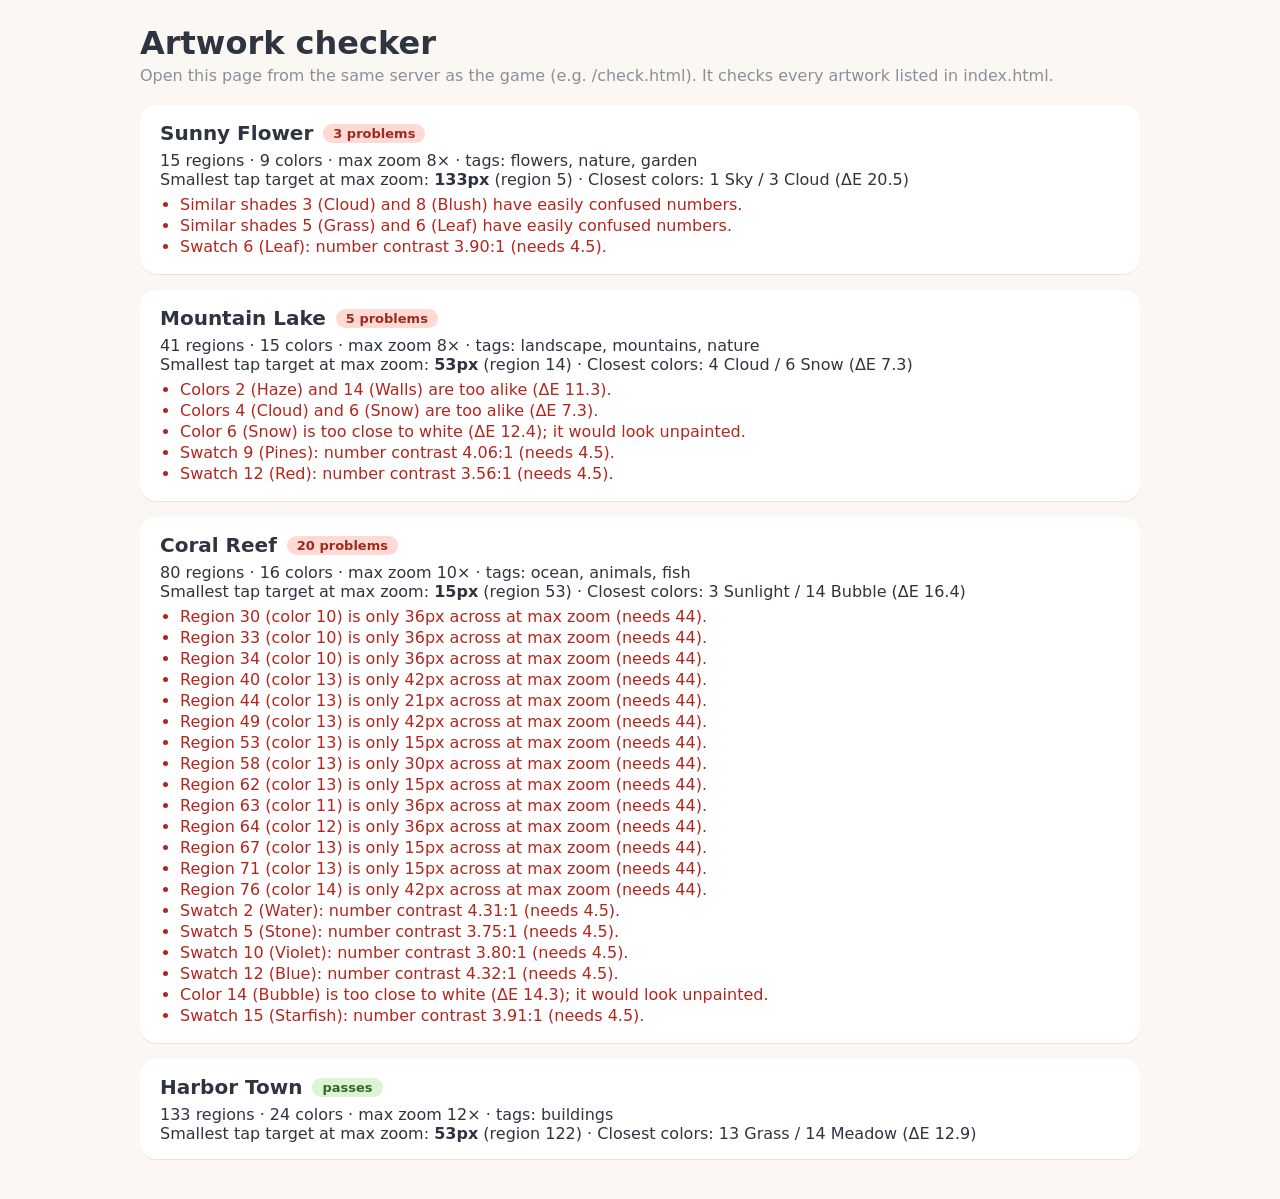
==== check.html @ 6922d4da "Add artwork checker, readable swatch numbers, and Harbor Town (133 regions) - check.html: checks eve" ====
<!doctype html>
<html lang="en">
<head>
<meta charset="utf-8">
<meta name="viewport" content="width=device-width, initial-scale=1">
<title>Dabble – artwork checker</title>
<style>
  :root { font-family: ui-rounded, system-ui, -apple-system, sans-serif; color: #2F3441; background: #FBF7F2; }
  body { margin: 0; padding: 24px; max-width: 1000px; margin-inline: auto; }
  h1 { margin: 0 0 4px; }
  .note { color: #8A8F9C; margin: 0 0 20px; }
  section { background: #fff; border-radius: 16px; padding: 16px 20px; margin-bottom: 16px; box-shadow: 0 1px 0 #E9E2D8; }
  h2 { margin: 0 0 6px; font-size: 20px; display: flex; gap: 10px; align-items: center; }
  .ok { color: #2F6B2A; } .bad { color: #B3261E; } .warn { color: #8A5A00; }
  .badge { font-size: 13px; padding: 2px 10px; border-radius: 999px; background: #DDF3D3; color: #2F6B2A; }
  .badge.bad { background: #FFD9D3; color: #9B2C1F; }
  ul { margin: 6px 0 0; padding-left: 20px; } li { margin: 2px 0; }
  .sw { display: inline-block; width: 12px; height: 12px; border-radius: 50%; vertical-align: -1px; box-shadow: inset 0 0 0 1px rgba(0,0,0,.2); }
  iframe { position: absolute; left: -10000px; width: 1180px; height: 820px; border: 0; }
</style>
</head>
<body>
<h1>Artwork checker</h1>
<p class="note">Open this page from the same server as the game (e.g. /check.html). It checks every artwork listed in index.html.</p>
<div id="out">Checking…</div>
<iframe id="game" src="index.html"></iframe>
<script>
// ---- rules -------------------------------------------------------------
const RULES = {
  minTapPx: 44,        // smallest region's largest inner circle at max zoom, on screen
  minDeltaE: 12,       // any two palette colors must differ at least this much (CIE76)
  similarDeltaE: 25,   // closer than this = "similar shades": numbers must not be confusable
  minContrast: 4.5,    // swatch number vs swatch color (WCAG AA)
  minFromWhite: 15,    // colors this close to white look unpainted
  // Conservative artwork area on an iPad (px): landscape and portrait, after toolbar + palette.
  stages: [[1108, 500], [748, 780]],
};
const CONFUSABLE = [['1', '7'], ['3', '8'], ['5', '6'], ['6', '8'], ['8', '9'], ['0', '8']];

// ---- color math --------------------------------------------------------
function lab(hex) {
  const n = parseInt(hex.slice(1), 16);
  const lin = (c) => { c /= 255; return c <= 0.04045 ? c / 12.92 : Math.pow((c + 0.055) / 1.055, 2.4); };
  const r = lin((n >> 16) & 255), g = lin((n >> 8) & 255), b = lin(n & 255);
  const X = (r * 0.4124 + g * 0.3576 + b * 0.1805) / 0.95047, Y = r * 0.2126 + g * 0.7152 + b * 0.0722, Z = (r * 0.0193 + g * 0.1192 + b * 0.9505) / 1.08883;
  const f = (t) => (t > 0.008856 ? Math.cbrt(t) : 7.787 * t + 16 / 116);
  return [116 * f(Y) - 16, 500 * (f(X) - f(Y)), 200 * (f(Y) - f(Z))];
}
const dE = (a, b) => { const A = lab(a), B = lab(b); return Math.hypot(A[0] - B[0], A[1] - B[1], A[2] - B[2]); };
function confusable(a, b) {
  const x = String(a), y = String(b);
  if (x.length !== y.length) return false;
  let diff = [];
  for (let i = 0; i < x.length; i++) if (x[i] !== y[i]) diff.push([x[i], y[i]]);
  return diff.length === 1 && CONFUSABLE.some(([p, q]) => (diff[0][0] === p && diff[0][1] === q) || (diff[0][0] === q && diff[0][1] === p));
}

// ---- checks -------------------------------------------------------------
function checkArt(G, art) {
  const PBN = G.PBN, doc = G.document;
  const problems = [], warnings = [];
  const pal = art.palette.map((p, i) => ({ n: i + 1, hex: p[0], name: p[1] || '' }));
  const used = new Set(art.regions.map((r) => r.c));
  art.regions.forEach((r, i) => { if (!(r.c >= 1 && r.c <= pal.length)) problems.push(`Region ${i} uses color ${r.c}, which isn't in the palette.`); });
  pal.forEach((p) => { if (!used.has(p.n)) warnings.push(`Color ${p.n} (${p.name}) isn't used by any region.`); });

  // Tap size: measure each region's visible inner circle with the game's own code.
  const host = doc.createElement('div');
  host.style.cssText = 'position:fixed;left:0;top:0;width:800px;height:600px;';
  doc.body.appendChild(host);
  const svg = PBN.svgEl('svg', { viewBox: art.viewBox.join(' ') }, host);
  const paths = art.regions.map((r) => PBN.svgEl('path', { d: PBN.shapeToPath(r) }, svg));
  const labels = PBN.labels.get(art, PBN.signature(art), paths);
  host.remove();
  const [, , vw, vh] = art.viewBox;
  const kMin = Math.min(...RULES.stages.map(([w, h]) => Math.min(w / vw, h / vh)));
  const maxZoom = art.maxZoom || 8;
  const taps = labels.map((L, i) => ({ i, c: art.regions[i].c, px: 2 * L.r * kMin * maxZoom }));
  taps.filter((t) => t.px < RULES.minTapPx).forEach((t) => problems.push(
    t.px === 0 ? `Region ${t.i} (color ${t.c}) is completely hidden by regions drawn after it.`
      : `Region ${t.i} (color ${t.c}) is only ${t.px.toFixed(0)}px across at max zoom (needs ${RULES.minTapPx}).`));
  const smallest = taps.reduce((a, b) => (b.px < a.px ? b : a));

  // Palette: distinct colors, non-confusable numbers for similar shades, readable numbers.
  let closest = { d: Infinity };
  for (let a = 0; a < pal.length; a++) {
    const fromWhite = dE(pal[a].hex, '#FFFFFF');
    if (fromWhite < RULES.minFromWhite) problems.push(`Color ${pal[a].n} (${pal[a].name}) is too close to white (ΔE ${fromWhite.toFixed(1)}); it would look unpainted.`);
    const contrast = PBN.contrast(pal[a].hex, PBN.textOn(pal[a].hex));
    if (contrast < RULES.minContrast) problems.push(`Swatch ${pal[a].n} (${pal[a].name}): number contrast ${contrast.toFixed(2)}:1 (needs ${RULES.minContrast}).`);
    for (let b = a + 1; b < pal.length; b++) {
      const d = dE(pal[a].hex, pal[b].hex);
      if (d < closest.d) closest = { d, a: pal[a], b: pal[b] };
      if (d < RULES.minDeltaE) problems.push(`Colors ${pal[a].n} (${pal[a].name}) and ${pal[b].n} (${pal[b].name}) are too alike (ΔE ${d.toFixed(1)}).`);
      if (d < RULES.similarDeltaE && confusable(pal[a].n, pal[b].n)) problems.push(`Similar shades ${pal[a].n} (${pal[a].name}) and ${pal[b].n} (${pal[b].name}) have easily confused numbers.`);
    }
  }
  return {
    id: art.id, title: art.title, regions: art.regions.length, colors: pal.length, maxZoom,
    smallestTapPx: Math.round(smallest.px), smallestRegion: smallest.i,
    closestPair: closest.a ? `${closest.a.n} ${closest.a.name} / ${closest.b.n} ${closest.b.name} (ΔE ${closest.d.toFixed(1)})` : '',
    tags: art.tags || [], problems, warnings, ok: problems.length === 0,
  };
}

function render(results) {
  const out = document.getElementById('out');
  out.innerHTML = '';
  results.forEach((r) => {
    const s = document.createElement('section');
    s.innerHTML = `<h2>${r.title} <span class="badge ${r.ok ? '' : 'bad'}">${r.ok ? 'passes' : r.problems.length + ' problem' + (r.problems.length > 1 ? 's' : '')}</span></h2>
      <div>${r.regions} regions · ${r.colors} colors · max zoom ${r.maxZoom}× · tags: ${r.tags.join(', ') || '—'}</div>
      <div>Smallest tap target at max zoom: <b>${r.smallestTapPx}px</b> (region ${r.smallestRegion}) · Closest colors: ${r.closestPair}</div>
      ${r.problems.length ? '<ul class="bad">' + r.problems.map((p) => `<li>${p}</li>`).join('') + '</ul>' : ''}
      ${r.warnings.length ? '<ul class="warn">' + r.warnings.map((p) => `<li>${p}</li>`).join('') + '</ul>' : ''}`;
    out.appendChild(s);
  });
}

document.getElementById('game').addEventListener('load', (e) => {
  const G = e.target.contentWindow;
  const results = G.PBN.artworks.map((art) => {
    try { return checkArt(G, art); } catch (err) { return { id: art.id, title: art.title, problems: ['Checker error: ' + err.message], warnings: [], ok: false }; }
  });
  window.checkResults = results;
  render(results);
});
</script>
</body>
</html>
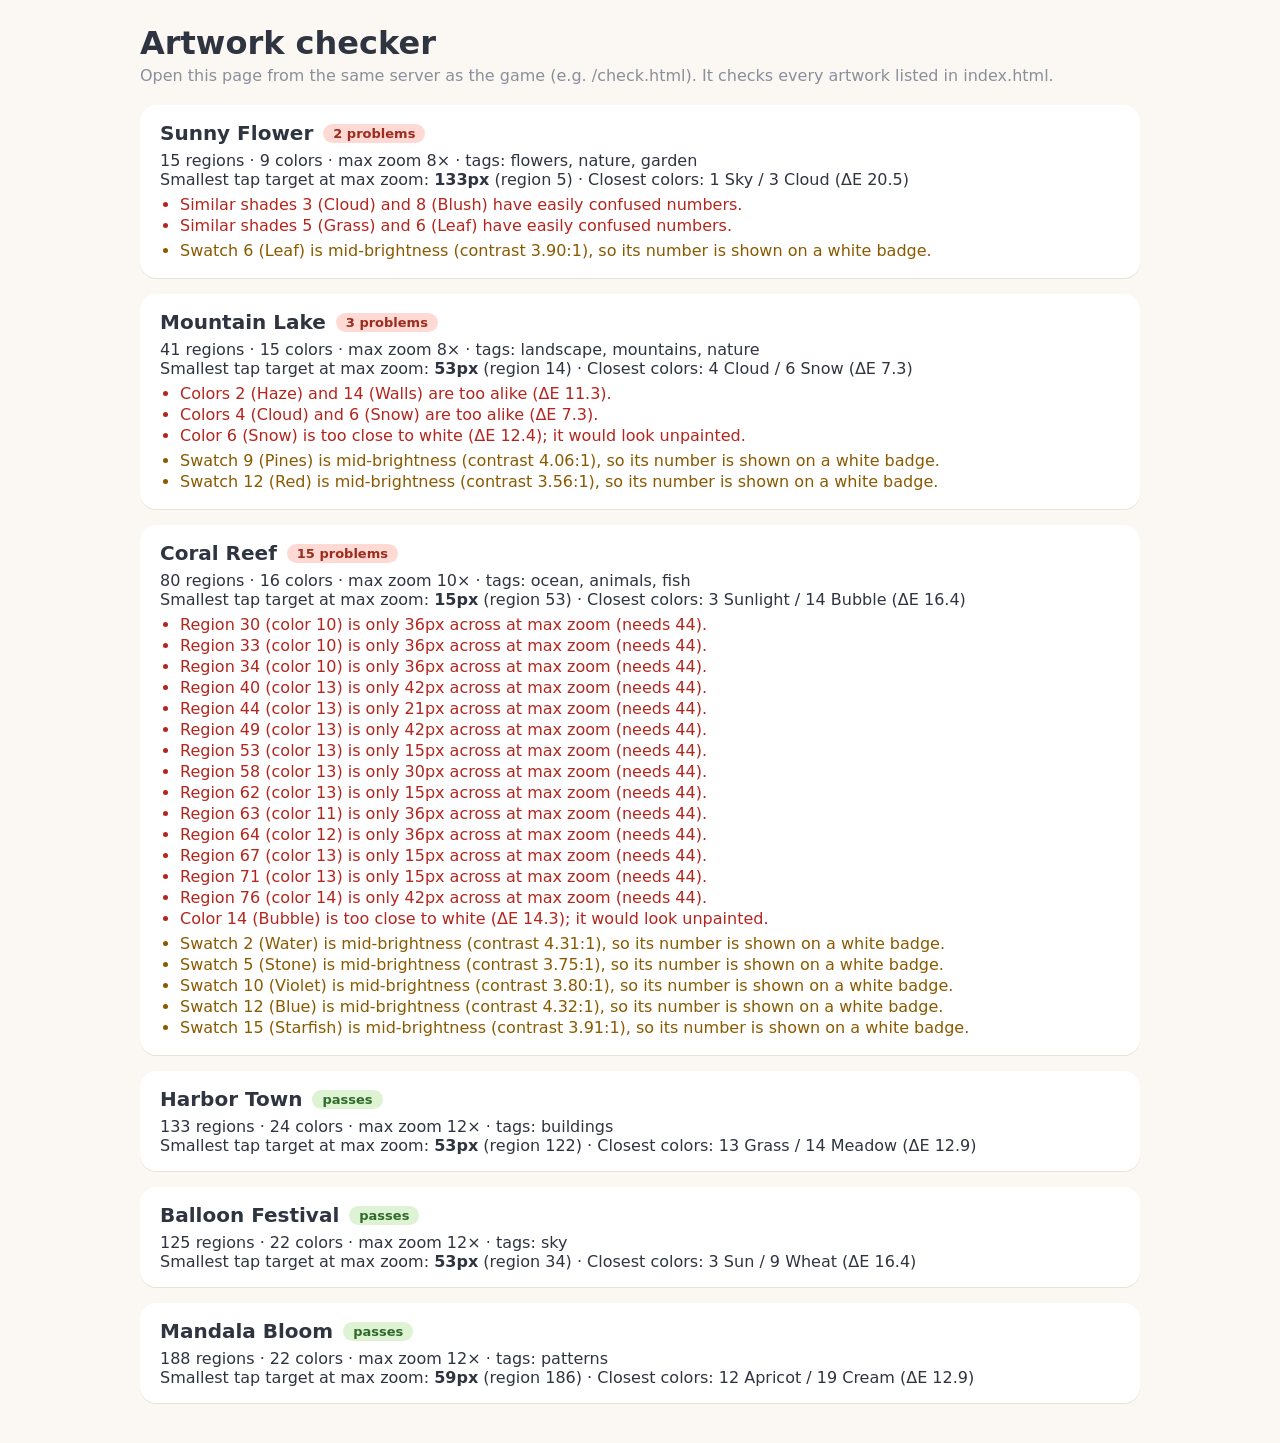
==== commit 9da5518b: "Add "Upload picture": turn a photo into a paint-by-numbers artwork - Upload screen: choose a photo, " ====
--- a/check.html
+++ b/check.html
@@ -86,8 +86,9 @@
   for (let a = 0; a < pal.length; a++) {
     const fromWhite = dE(pal[a].hex, '#FFFFFF');
     if (fromWhite < RULES.minFromWhite) problems.push(`Color ${pal[a].n} (${pal[a].name}) is too close to white (ΔE ${fromWhite.toFixed(1)}); it would look unpainted.`);
+    // Swatch numbers below the contrast bar are drawn on a white badge by the game, so they stay readable.
     const contrast = PBN.contrast(pal[a].hex, PBN.textOn(pal[a].hex));
-    if (contrast < RULES.minContrast) problems.push(`Swatch ${pal[a].n} (${pal[a].name}): number contrast ${contrast.toFixed(2)}:1 (needs ${RULES.minContrast}).`);
+    if (contrast < RULES.minContrast) warnings.push(`Swatch ${pal[a].n} (${pal[a].name}) is mid-brightness (contrast ${contrast.toFixed(2)}:1), so its number is shown on a white badge.`);
     for (let b = a + 1; b < pal.length; b++) {
       const d = dE(pal[a].hex, pal[b].hex);
       if (d < closest.d) closest = { d, a: pal[a], b: pal[b] };
@@ -117,8 +118,10 @@
   });
 }
 
-document.getElementById('game').addEventListener('load', (e) => {
+document.getElementById('game').addEventListener('load', async (e) => {
   const G = e.target.contentWindow;
+  if (G.PBN.ready) await G.PBN.ready; // uploaded pictures load from IndexedDB
+  if (G.PBN.TAP) { RULES.minTapPx = G.PBN.TAP.minTapPx; RULES.stages = G.PBN.TAP.stages; }
   const results = G.PBN.artworks.map((art) => {
     try { return checkArt(G, art); } catch (err) { return { id: art.id, title: art.title, problems: ['Checker error: ' + err.message], warnings: [], ok: false }; }
   });
